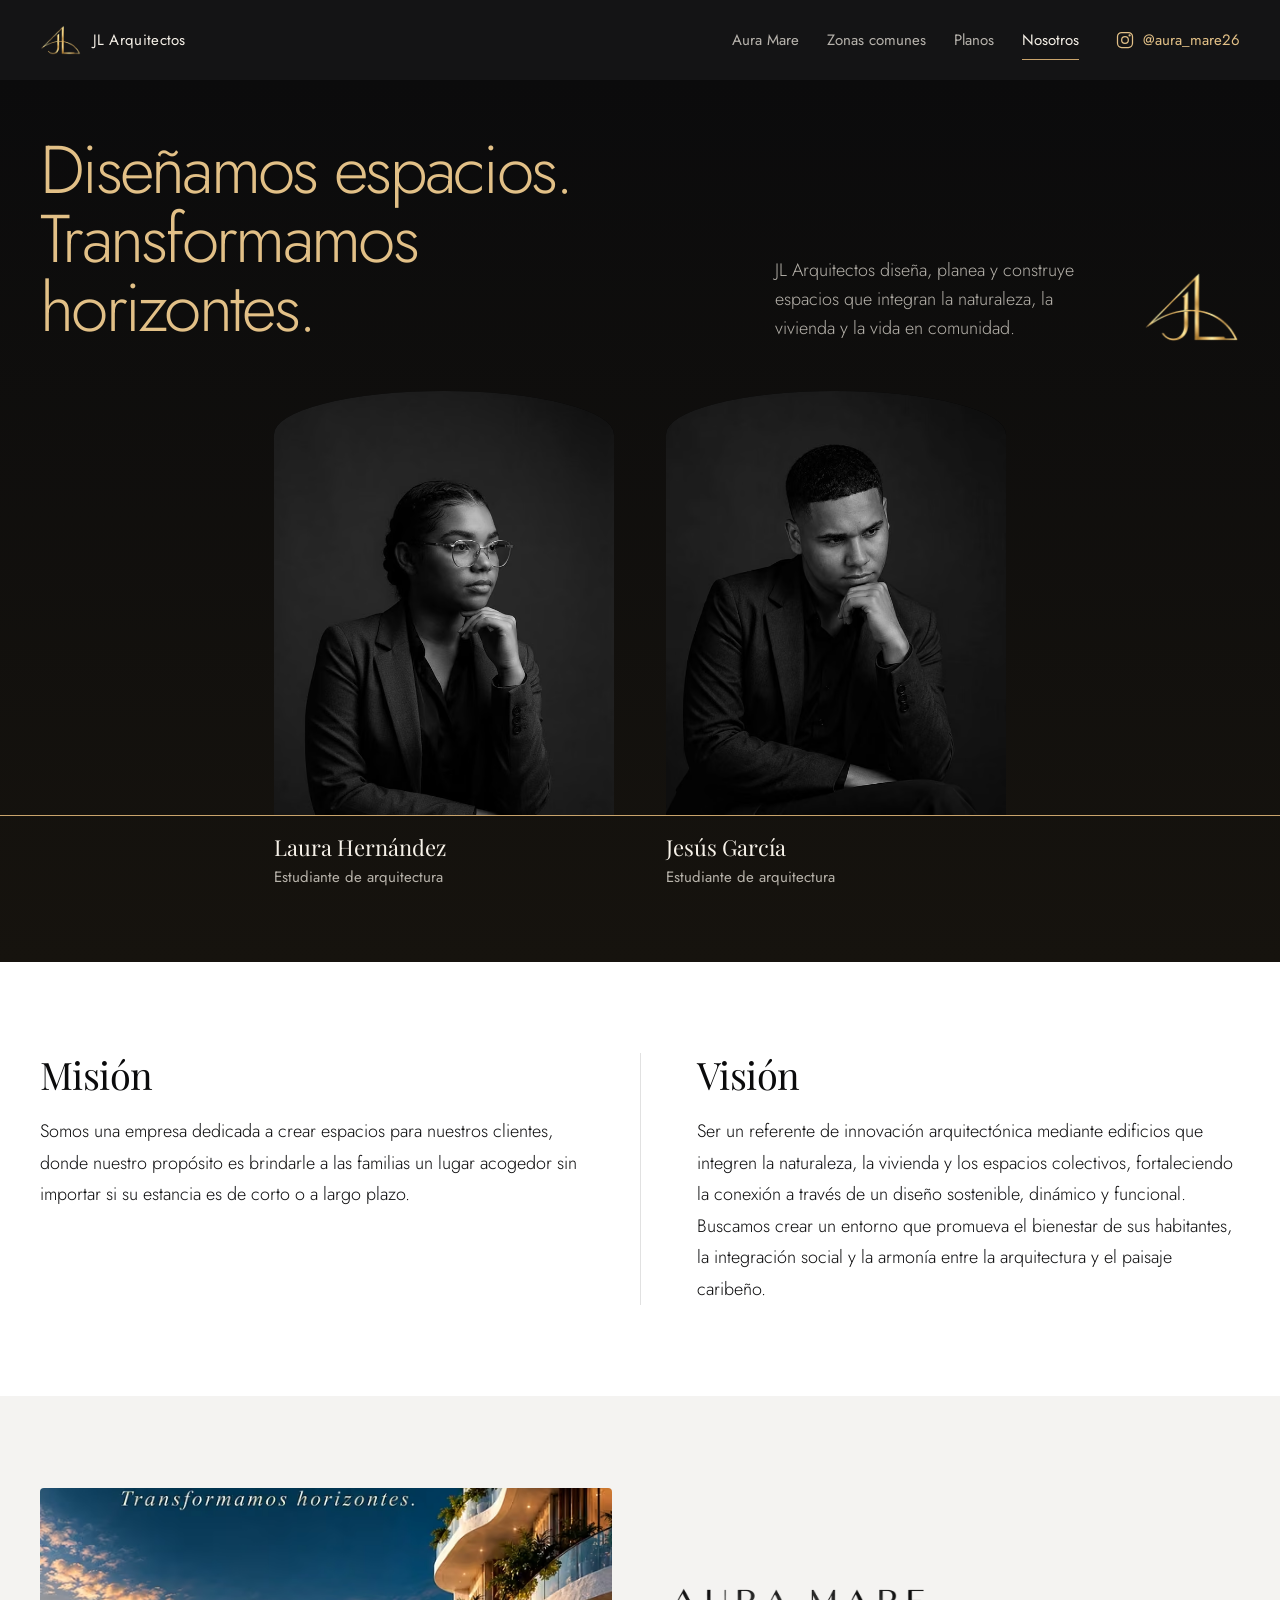
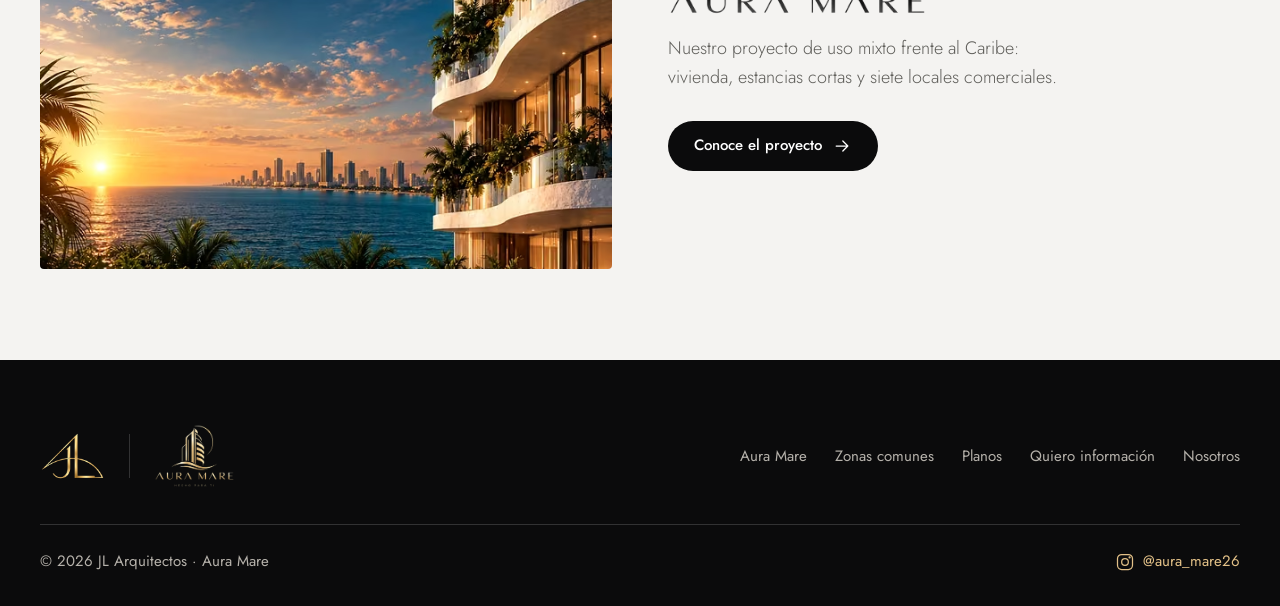
==== nosotros.html @ cd3d23f7 "Sitio de Aura Mare · JL Arquitectos Página del proyecto (index.html) y Nosotros (nosotros.html) en H" ====
<!doctype html>
<html lang="es">
<head>
<meta charset="utf-8">
<meta name="viewport" content="width=device-width, initial-scale=1, viewport-fit=cover">
<meta name="theme-color" content="#0B0B0C">
<title>Nosotros | JL Arquitectos</title>
<meta name="description" content="JL Arquitectos: diseñamos espacios, transformamos horizontes. Conoce al equipo, la misión y la visión.">
<meta property="og:title" content="Aura Mare · JL Arquitectos">
<meta property="og:description" content="JL Arquitectos: diseñamos espacios, transformamos horizontes. Conoce al equipo, la misión y la visión.">
<meta property="og:image" content="assets/img/marca/poster-key-visual-1024.webp">
<meta property="og:type" content="website">
<link rel="icon" href="assets/img/marca/favicon.ico" sizes="any">
<link rel="icon" type="image/png" sizes="32x32" href="assets/img/marca/favicon-32.png">
<link rel="apple-touch-icon" href="assets/img/marca/favicon-180.png">
<link rel="preload" href="assets/fonts/jost-latin-300-normal.woff2" as="font" type="font/woff2" crossorigin>
<link rel="preload" href="assets/fonts/jost-latin-400-normal.woff2" as="font" type="font/woff2" crossorigin>
<link rel="stylesheet" href="css/tokens.css">
<link rel="stylesheet" href="css/styles.css">
<script>document.documentElement.classList.add('js')</script>
<script src="js/main.js" defer></script>
</head>
<body>

<svg width="0" height="0" style="position:absolute" aria-hidden="true">
  <symbol id="i-ig" viewBox="0 0 24 24"><rect x="3" y="3" width="18" height="18" rx="5"/><circle cx="12" cy="12" r="4"/><circle cx="17.5" cy="6.5" r=".6"/></symbol>
  <symbol id="i-arrow" viewBox="0 0 24 24"><path d="M5 12h14M13 6l6 6-6 6"/></symbol>
  <symbol id="i-left" viewBox="0 0 24 24"><path d="m15 5-7 7 7 7"/></symbol>
  <symbol id="i-right" viewBox="0 0 24 24"><path d="m9 5 7 7-7 7"/></symbol>
  <symbol id="i-menu" viewBox="0 0 24 24"><path d="M4 8h16M4 16h16"/></symbol>
  <symbol id="i-close" viewBox="0 0 24 24"><path d="M6 6l12 12M18 6 6 18"/></symbol>
</svg>

<header class="head">
  <div class="wrap">
    <a class="firm" href="index.html"><img src="assets/img/marca/logo-jl-arquitectos-dorado-400.webp" alt="" width="400" height="296">JL Arquitectos</a>
    <nav class="nav" aria-label="Principal">
      <a href="index.html">Aura Mare</a>
      <a href="index.html#zonas">Zonas comunes</a>
      <a href="index.html#plantas">Planos</a>
      <a href="nosotros.html" aria-current="page">Nosotros</a>
    </nav>
    <a class="ig" href="https://www.instagram.com/aura_mare26" target="_blank" rel="noopener"><svg class="i" aria-hidden="true"><use href="#i-ig"/></svg>@aura_mare26</a>
    <button class="round menu-btn" aria-label="Abrir menú" aria-expanded="false" aria-controls="drawer"><svg class="i" aria-hidden="true"><use href="#i-menu"/></svg></button>
  </div>
</header>

<div class="drawer" id="drawer" aria-hidden="true">
  <div style="display:flex;justify-content:space-between;align-items:center">
    <span class="firm"><img src="assets/img/marca/logo-jl-arquitectos-dorado-400.webp" alt="" width="400" height="296" style="height:28px;width:auto">JL Arquitectos</span>
    <button class="round round-osc" data-close-drawer aria-label="Cerrar menú"><svg class="i" aria-hidden="true"><use href="#i-close"/></svg></button>
  </div>
  <nav aria-label="Menú">
    <a href="index.html">Aura Mare</a>
    <a href="index.html#zonas">Zonas comunes</a>
    <a href="index.html#plantas">Planos</a>
    <a href="index.html#asesoria">Quiero información</a>
    <a href="nosotros.html" aria-current="page">Nosotros</a>
  </nav>
  <a class="ig" href="https://www.instagram.com/aura_mare26" target="_blank" rel="noopener"><svg class="i" aria-hidden="true"><use href="#i-ig"/></svg>@aura_mare26</a>
</div>

<main>
  <section class="about" aria-labelledby="ab-t">
    <div class="wrap about-top">
      <h1 id="ab-t">Diseñamos espacios. Transformamos horizontes.</h1>
      <div class="side">
        <p>JL Arquitectos diseña, planea y construye espacios que integran la naturaleza, la vivienda y la vida en comunidad.</p>
        <img src="assets/img/marca/logo-jl-arquitectos-dorado-400.webp" alt="JL Arquitectos" width="400" height="296">
      </div>
    </div>
    <div class="team">
      <figure><div class="ph">
        <picture>
          <source type="image/avif" srcset="assets/img/equipo/arquitecta-retrato-640.avif 640w, assets/img/equipo/arquitecta-retrato-768.avif 768w" sizes="(max-width: 560px) 50vw, 340px">
          <source type="image/webp" srcset="assets/img/equipo/arquitecta-retrato-640.webp 640w, assets/img/equipo/arquitecta-retrato-768.webp 768w" sizes="(max-width: 560px) 50vw, 340px">
          <img src="assets/img/equipo/arquitecta-retrato.jpg" alt="Retrato de Laura Hernández" width="768" height="1364" loading="lazy" decoding="async">
        </picture>
      </div></figure>
      <figure><div class="ph">
        <picture>
          <source type="image/avif" srcset="assets/img/equipo/arquitecto-retrato-640.avif 640w, assets/img/equipo/arquitecto-retrato-1024.avif 1024w" sizes="(max-width: 560px) 50vw, 340px">
          <source type="image/webp" srcset="assets/img/equipo/arquitecto-retrato-640.webp 640w, assets/img/equipo/arquitecto-retrato-1024.webp 1024w" sizes="(max-width: 560px) 50vw, 340px">
          <img src="assets/img/equipo/arquitecto-retrato.jpg" alt="Retrato de Jesús García" width="1024" height="1536" loading="lazy" decoding="async">
        </picture>
      </div></figure>
      <span class="horizon" aria-hidden="true"></span>
    </div>
    <div class="team-caps">
      <div><h2>Laura Hernández</h2><p>Estudiante de arquitectura</p></div>
      <div><h2>Jesús García</h2><p>Estudiante de arquitectura</p></div>
    </div>
  </section>

  <section class="mv" aria-label="Misión y visión">
    <div class="wrap">
      <article>
        <h2 class="h2">Misión</h2>
        <p>Somos una empresa dedicada a crear espacios para nuestros clientes, donde nuestro propósito es brindarle a las familias un lugar acogedor sin importar si su estancia es de corto o a largo plazo.</p>
      </article>
      <article>
        <h2 class="h2">Visión</h2>
        <p>Ser un referente de innovación arquitectónica mediante edificios que integren la naturaleza, la vivienda y los espacios colectivos, fortaleciendo la conexión a través de un diseño sostenible, dinámico y funcional. Buscamos crear un entorno que promueva el bienestar de sus habitantes, la integración social y la armonía entre la arquitectura y el paisaje caribeño.</p>
      </article>
    </div>
  </section>

  <section class="back" aria-labelledby="bk-t">
    <div class="wrap">
      <div class="ph">
        <picture>
          <source type="image/avif" srcset="assets/img/marca/poster-key-visual-640.avif 640w, assets/img/marca/poster-key-visual-1024.avif 1024w" sizes="(max-width: 900px) 100vw, 580px">
          <source type="image/webp" srcset="assets/img/marca/poster-key-visual-640.webp 640w, assets/img/marca/poster-key-visual-1024.webp 1024w" sizes="(max-width: 900px) 100vw, 580px">
          <img src="assets/img/marca/poster-key-visual.jpg" alt="Torre de balcones curvos frente al mar al atardecer" width="1024" height="1536" loading="lazy" decoding="async">
        </picture>
      </div>
      <div>
        <h2 class="sr-only" id="bk-t">Aura Mare</h2>
        <img class="logo" src="assets/img/marca/logo-aura-mare-nombre-negro-640.webp" alt="Aura Mare" width="640" height="74" loading="lazy" decoding="async">
        <p>Nuestro proyecto de uso mixto frente al Caribe: vivienda, estancias cortas y siete locales comerciales.</p>
        <a class="btn btn-negro" href="index.html">Conoce el proyecto <svg class="i" aria-hidden="true"><use href="#i-arrow"/></svg></a>
      </div>
    </div>
  </section>
</main>

<footer class="foot">
  <div class="wrap">
    <div class="foot-top">
      <div class="sign">
        <img src="assets/img/marca/logo-jl-arquitectos-dorado-400.webp" alt="JL Arquitectos" width="400" height="296" loading="lazy" decoding="async" style="height:48px;width:auto">
        <span aria-hidden="true"></span>
        <img src="assets/img/marca/logo-aura-mare-completo-dorado-800.webp" alt="Aura Mare" width="800" height="630" loading="lazy" decoding="async" style="height:64px;width:auto">
      </div>
      <nav class="foot-nav" aria-label="Pie de página">
        <a href="index.html">Aura Mare</a>
        <a href="index.html#zonas">Zonas comunes</a>
        <a href="index.html#plantas">Planos</a>
        <a href="index.html#asesoria">Quiero información</a>
        <a href="nosotros.html" aria-current="page">Nosotros</a>
      </nav>
    </div>
    <div class="foot-bottom">
      <span>© 2026 JL Arquitectos · Aura Mare</span>
      <a class="ig" href="https://www.instagram.com/aura_mare26" target="_blank" rel="noopener"><svg class="i" aria-hidden="true"><use href="#i-ig"/></svg>@aura_mare26</a>
    </div>
  </div>
</footer>
</body>
</html>
---- css/tokens.css ----
/* ==========================================================================
   AURA MARE · JL Arquitectos — Design tokens v3.0
   Dirección "Noche arriba": primera pantalla negra con dorado, cuerpo claro.
   Paleta de la empresa: negro y dorado. Ningún color, fuente, duración o
   curva se declara fuera de este archivo.
   ========================================================================== */

/* ---------- Fuentes (self-hosted, SIL OFL) ---------- */
@font-face { font-family: "Playfair Display"; src: url("../assets/fonts/playfair-display-latin-400-normal.woff2") format("woff2"); font-weight: 400; font-style: normal; font-display: swap; }
@font-face { font-family: "Playfair Display"; src: url("../assets/fonts/playfair-display-latin-500-normal.woff2") format("woff2"); font-weight: 500; font-style: normal; font-display: swap; }
@font-face { font-family: "Jost"; src: url("../assets/fonts/jost-latin-300-normal.woff2") format("woff2"); font-weight: 300; font-style: normal; font-display: swap; }
@font-face { font-family: "Jost"; src: url("../assets/fonts/jost-latin-400-normal.woff2") format("woff2"); font-weight: 400; font-style: normal; font-display: swap; }
@font-face { font-family: "Jost"; src: url("../assets/fonts/jost-latin-500-normal.woff2") format("woff2"); font-weight: 500; font-style: normal; font-display: swap; }

:root {
  /* ---------- Paleta ---------- */
  --negro:         #0B0B0C; /* Header, hero, pie, texto principal (19:1 sobre blanco) */
  --negro-calido:  #16130E; /* Final del degradado del hero */
  --negro-hover:   #2A2A2C; /* Hover de botones negros */
  --dorado:        #C9A46C; /* Línea del horizonte, botón sobre negro, logos. NUNCA texto sobre blanco (2.1:1) */
  --dorado-claro:  #E2C087; /* Texto dorado sobre negro (11:1), hover del botón dorado */
  --marfil:        #F6F1E8; /* Texto sobre negro */
  --marfil-suave:  rgba(246, 241, 232, 0.72); /* Texto secundario sobre negro */
  --blanco:        #FFFFFF; /* Fondo del cuerpo */
  --piedra:        #F4F3F1; /* Secciones alternas y campos de formulario */
  --gris:          #5F5E5A; /* Texto secundario sobre blanco (6.4:1) */
  --linea:         rgba(11, 11, 12, 0.12);   /* Bordes y divisores sobre claro */
  --linea-osc:     rgba(255, 255, 255, 0.16); /* Bordes y divisores sobre negro */

  /* ---------- Tipografía ---------- */
  --sans:  "Jost", "Helvetica Neue", Arial, sans-serif;          /* Título del hero, textos, interfaz */
  --serif: "Playfair Display", "Times New Roman", serif;         /* Títulos de sección, nombres */
  --fs-hero:  clamp(3rem, 1.6rem + 4.6vw, 6rem);       /* h1: Jost 300, -0.04em */
  --fs-h2:    clamp(1.75rem, 1.25rem + 1.4vw, 2.5rem); /* Playfair 400, -0.015em */
  --fs-h3:    1.375rem;                                /* Playfair 400 */
  --fs-lead:  1.125rem;                                /* Jost 300 */
  --fs-body:  1.0625rem;                               /* Jost 400, 17px */
  --fs-small: 0.9375rem;                               /* Jost 400, 15px */

  /* ---------- Layout ---------- */
  --container: 1240px;
  --gutter: max(20px, env(safe-area-inset-left, 0px));
  --header-h: 80px;
  --aside-w: 360px;                       /* columna lateral fija (ficha + formulario) */
  --section-y: clamp(64px, 4vw + 40px, 96px);
  --arch-w: clamp(240px, 24vw, 320px);
  --card-w: clamp(220px, 20vw, 280px);

  /* ---------- Formas ---------- */
  --radius-arch: 999px 999px 0 0 / 60% 60% 0 0;
  --radius-photo: 4px;
  --radius-panel: 8px;
  --radius-pill: 999px;

  /* ---------- Movimiento (Emil Kowalski) ---------- */
  --ease-out:    cubic-bezier(0.23, 1, 0.32, 1);
  --ease-in-out: cubic-bezier(0.77, 0, 0.175, 1);
  --dur-press: 160ms;
  --dur-hover: 150ms;
  --dur-ui: 220ms;
}
---- css/styles.css ----
/* ==========================================================================
   AURA MARE · JL Arquitectos — Estilos del sitio
   Trasladado de entregables/02-mockup/mockup.src.html (sin las vistas del mockup).
   Todos los valores de color, fuente, curva y duración vienen de tokens.css.
   ========================================================================== */

/* =============== Base =============== */
*,*::before,*::after{box-sizing:border-box}
html{-webkit-tap-highlight-color:transparent;-webkit-text-size-adjust:100%;scroll-padding-top:calc(var(--header-h) + 16px)}
body{margin:0;overflow-x:clip;background:var(--blanco);color:var(--negro);font:400 var(--fs-body)/1.65 var(--sans);-webkit-font-smoothing:antialiased}
img,video{display:block;max-width:100%}
picture{display:contents}
a{color:inherit;text-decoration:none}
button{font:inherit;color:inherit;background:none;border:0;padding:0;cursor:pointer}
a,button{touch-action:manipulation}
button,.btn{user-select:none;-webkit-user-select:none}
input,select,textarea{font:400 16px/1.4 var(--sans)}
p{margin:0}
h1,h2,h3{margin:0;font-weight:400;text-wrap:balance}
:focus-visible{outline:2px solid var(--dorado);outline-offset:3px}
.sr-only{position:absolute;width:1px;height:1px;overflow:hidden;clip:rect(0 0 0 0);white-space:nowrap}
.wrap{max-width:var(--container);margin:0 auto;padding-left:var(--gutter);padding-right:max(20px,env(safe-area-inset-right,0px))}
.h2{font:400 var(--fs-h2)/1.14 var(--serif);letter-spacing:-.015em}
.h3{font:400 var(--fs-h3)/1.25 var(--serif)}
.muted{color:var(--gris)}
svg.i{width:20px;height:20px;fill:none;stroke:currentColor;stroke-width:1.5;stroke-linecap:round;stroke-linejoin:round;flex-shrink:0}

/* Botones */
.btn{display:inline-flex;align-items:center;justify-content:center;gap:10px;height:50px;padding:0 26px;border-radius:var(--radius-pill);font:500 15px/1 var(--sans);white-space:nowrap;transition:transform var(--dur-press) var(--ease-out),background-color var(--dur-hover) ease,box-shadow var(--dur-hover) ease,color var(--dur-hover) ease}
.btn:active{transform:scale(.97)}
.btn-oro{background:var(--dorado);color:var(--negro)}
.btn-negro{background:var(--negro);color:var(--blanco)}
.btn-linea-osc{color:var(--marfil);box-shadow:inset 0 0 0 1px var(--linea-osc)}
.btn-linea{color:var(--negro);box-shadow:inset 0 0 0 1px var(--linea)}
.round{width:44px;height:44px;border-radius:50%;display:grid;place-items:center;transition:transform var(--dur-press) var(--ease-out),background-color var(--dur-hover) ease,box-shadow var(--dur-hover) ease}
.round:active{transform:scale(.94)}
.round-osc{color:var(--dorado-claro);box-shadow:inset 0 0 0 1px var(--linea-osc)}
.round-glass{color:var(--marfil);background:rgba(11,11,12,.55);-webkit-backdrop-filter:blur(8px);backdrop-filter:blur(8px)}
.round-claro{color:var(--negro);box-shadow:inset 0 0 0 1px var(--linea)}
@media (hover:hover) and (pointer:fine){
  .btn-oro:hover{background:var(--dorado-claro)}
  .btn-negro:hover{background:var(--negro-hover)}
  .btn-linea-osc:hover,.round-osc:hover{box-shadow:inset 0 0 0 1px var(--dorado)}
  .btn-linea:hover,.round-claro:hover{box-shadow:inset 0 0 0 1px var(--negro)}
  .round-glass:hover{background:rgba(11,11,12,.75)}
  .nav a:hover{color:var(--marfil)}
  .mtab:hover,.ptab:hover{color:var(--negro)}
  .thumb:hover img{opacity:1}
  .foot a:hover{color:var(--dorado-claro)}
}

/* =============== Header (negro, material translúcido) =============== */
.head{position:sticky;top:0;z-index:50;background:rgba(11,11,12,.96);-webkit-backdrop-filter:blur(16px) saturate(140%);backdrop-filter:blur(16px) saturate(140%);color:var(--marfil);padding-top:env(safe-area-inset-top,0px)}
.head .wrap{height:var(--header-h);display:flex;align-items:center;gap:36px}
.firm{display:flex;align-items:center;gap:12px;font-size:15px;letter-spacing:.02em}
.firm img{height:30px;width:auto}
.nav{display:flex;gap:28px;margin-left:auto;font-size:15px;color:var(--marfil-suave)}
.nav a{padding:8px 0;transition:color var(--dur-hover) ease}
.nav a[aria-current="page"]{color:var(--marfil);box-shadow:inset 0 -1px 0 var(--dorado)}
.ig{display:inline-flex;align-items:center;gap:8px;font-size:15px}
.head .ig{color:var(--dorado-claro)}
.menu-btn{display:none;margin-left:auto;color:var(--marfil)}
.drawer{position:fixed;inset:0;z-index:70;background:var(--negro);color:var(--marfil);display:flex;flex-direction:column;padding:calc(env(safe-area-inset-top,0px) + 18px) var(--gutter) calc(env(safe-area-inset-bottom,0px) + 28px);transform:translateX(100%);visibility:hidden;transition:transform 320ms var(--ease-out),visibility 0s linear 320ms}
.drawer.is-open{transform:none;visibility:visible;transition:transform 320ms var(--ease-out),visibility 0s}
.drawer nav{display:flex;flex-direction:column;margin-top:48px}
.drawer nav a{font:300 2rem/1.2 var(--sans);letter-spacing:-.02em;padding:14px 0;border-bottom:1px solid var(--linea-osc)}
.drawer .ig{margin-top:auto;color:var(--dorado-claro)}

/* =============== Hero (Noche arriba + horizonte) =============== */
.hero{background:linear-gradient(180deg,var(--negro) 0%,var(--negro-calido) 100%);color:var(--marfil);overflow:hidden}
.hero-top{padding-top:44px;padding-bottom:36px;display:flex;justify-content:space-between;align-items:flex-end;gap:48px;flex-wrap:wrap}
.project-logo{height:30px;width:auto;margin-bottom:22px}
.hero h1{font:300 var(--fs-hero)/1 var(--sans);letter-spacing:-.04em;color:var(--dorado-claro)}
.hero-side p{font-size:var(--fs-lead);font-weight:300;line-height:1.6;color:var(--marfil-suave);max-width:36ch}
.ctas{display:flex;gap:12px;flex-wrap:wrap;margin-top:24px}
.band,.caps{display:grid;grid-template-columns:var(--arch-w) 1fr;gap:32px;padding-left:max(20px,calc((100vw - var(--container))/2 + 20px))}
.band{position:relative;align-items:end}
.arch{aspect-ratio:7/9;border-radius:var(--radius-arch);overflow:hidden;position:relative;z-index:1}
.arch img,.card img{width:100%;height:100%;object-fit:cover}
.horizon{position:absolute;left:0;right:0;bottom:0;height:1px;background:var(--dorado);transform-origin:left;z-index:2}
.strip{display:flex;gap:20px;overflow-x:auto;scroll-snap-type:x mandatory;scrollbar-width:none;overscroll-behavior-x:contain;align-items:flex-end;padding-right:max(20px,env(safe-area-inset-right,0px))}
.strip::-webkit-scrollbar{display:none}
.card{flex:0 0 var(--card-w);scroll-snap-align:start;margin:0}
.card .ph{aspect-ratio:4/5;overflow:hidden;border-radius:var(--radius-photo) var(--radius-photo) 0 0}
.card:nth-child(even) .ph{aspect-ratio:1/1}
.caps .lbl{padding-top:16px;font-size:var(--fs-small);color:var(--marfil-suave)}
.capstrip{display:flex;gap:20px;overflow:hidden;padding-top:16px}
.capstrip div{flex:0 0 var(--card-w);font-size:var(--fs-small);color:var(--marfil-suave)}
.capstrip b{display:block;font-weight:500;color:var(--marfil)}
.strip-nav{display:flex;gap:8px;justify-content:flex-end;padding-top:24px;padding-bottom:48px}
@keyframes draw{from{transform:scaleX(0)}to{transform:scaleX(1)}}
@keyframes up{from{opacity:0;transform:translateY(24px)}to{opacity:1;transform:none}}
@keyframes fade{from{opacity:0}to{opacity:1}}
.js .hero .horizon{animation:draw 900ms var(--ease-in-out) both}
.js .hero .arch{animation:up 700ms var(--ease-out) 300ms both}
.js .hero .strip{animation:fade 500ms ease 520ms both}

/* =============== Cuerpo del proyecto: 2 columnas (patrón Amarilo) =============== */
.project{padding-top:56px;padding-bottom:var(--section-y)}
.project .wrap{display:grid;grid-template-columns:minmax(0,1fr) var(--aside-w);gap:56px;align-items:start}
.main>section{padding-top:var(--section-y)}
.main>section:first-child{padding-top:0}

/* Visor de medios con pestañas (patrón Marval) */
.mtabs{display:flex;gap:28px;border-bottom:1px solid var(--linea);margin-bottom:20px}
.mtab,.ptab{padding:12px 0;font-size:16px;color:var(--gris);box-shadow:inset 0 -2px 0 transparent;transition:color var(--dur-hover) ease}
.mtab[aria-selected="true"],.ptab[aria-selected="true"]{color:var(--negro);box-shadow:inset 0 -2px 0 var(--negro)}
.mtab .n{color:var(--gris);font-variant-numeric:tabular-nums;margin-left:6px}
.viewer{position:relative;border-radius:var(--radius-panel);overflow:hidden;background:var(--negro)}
.track{display:flex;overflow-x:auto;scroll-snap-type:x mandatory;scrollbar-width:none;overscroll-behavior-x:contain}
.track::-webkit-scrollbar{display:none}
.slide{flex:0 0 100%;scroll-snap-align:center;aspect-ratio:16/10;position:relative;margin:0}
.slide img{width:100%;height:100%;object-fit:cover}
.slide figcaption{position:absolute;left:0;right:0;bottom:0;padding:72px 24px 20px;background:linear-gradient(to top,rgba(11,11,12,.7),rgba(11,11,12,0));color:var(--marfil);font-size:var(--fs-small);pointer-events:none}
.viewer-ui{position:absolute;right:16px;bottom:14px;display:flex;align-items:center;gap:8px}
.counter{font-size:var(--fs-small);color:var(--marfil);font-variant-numeric:tabular-nums;margin-right:6px}
.thumbs{display:flex;gap:10px;margin-top:12px;overflow-x:auto;scrollbar-width:none}
.thumbs::-webkit-scrollbar{display:none}
.thumb{flex:0 0 104px;aspect-ratio:16/10;border-radius:var(--radius-photo);overflow:hidden;position:relative}
.thumb img{width:100%;height:100%;object-fit:cover;opacity:.55;transition:opacity var(--dur-hover) ease}
.thumb[aria-current="true"] img{opacity:1}
.thumb[aria-current="true"]::after{content:"";position:absolute;inset:0;border-radius:inherit;box-shadow:inset 0 0 0 2px var(--negro)}
.mpanel[hidden]{display:none}
.vframe{position:relative;aspect-ratio:16/10;border-radius:var(--radius-panel);overflow:hidden;background:var(--negro)}
.vframe img,.vframe video{width:100%;height:100%;object-fit:cover}
.play{position:absolute;inset:0;display:grid;place-items:center}
.play span{display:flex;align-items:center;gap:12px;height:54px;padding:0 24px 0 18px;border-radius:var(--radius-pill);background:var(--dorado);color:var(--negro);font:500 15px/1 var(--sans);transition:transform var(--dur-press) var(--ease-out)}
.play:active span{transform:scale(.97)}
.play svg{width:18px;height:18px;fill:currentColor}

/* Descripción */
.desc p{margin-top:16px;max-width:62ch;color:var(--gris)}
.desc .h2{max-width:20ch}

/* Zonas comunes (patrón Marval: íconos) */
.zonas ul{list-style:none;padding:0;margin:28px 0 0;display:grid;grid-template-columns:repeat(4,1fr);border-top:1px solid var(--linea);border-left:1px solid var(--linea)}
.zonas li{display:flex;flex-direction:column;gap:12px;padding:20px 16px;border-right:1px solid var(--linea);border-bottom:1px solid var(--linea);font-size:var(--fs-small)}
.zonas svg.i{width:28px;height:28px;stroke-width:1.3}

/* Comercio */
.comercio .grid{display:grid;grid-template-columns:1fr 1fr;gap:32px;align-items:start;margin-top:24px}
.comercio .ph{aspect-ratio:4/3;overflow:hidden;border-radius:var(--radius-photo)}
.comercio .ph img{width:100%;height:100%;object-fit:cover}
.locales{list-style:none;padding:0;margin:0}
.locales li{display:flex;justify-content:space-between;gap:16px;padding:11px 0;border-bottom:1px solid var(--linea);font-size:var(--fs-small)}
.locales li:first-child{border-top:1px solid var(--linea)}
.locales li span:last-child{color:var(--gris)}

/* Plantas (patrón “tipologías” de Marval) */
.ptabs{display:flex;gap:28px;border-bottom:1px solid var(--linea);margin:24px 0 20px;overflow-x:auto;scrollbar-width:none}
.ptab{white-space:nowrap}
.ppanel{display:grid;grid-template-columns:3fr 2fr;gap:28px;align-items:start;border:1px solid var(--linea);border-radius:var(--radius-panel);padding:20px}
.ppanel[hidden]{display:none}
.ppanel>button{cursor:zoom-in;display:block}
.ppanel img{width:100%;height:auto}
.ppanel dl{display:grid;grid-template-columns:auto 1fr;gap:8px 16px;margin:12px 0 0;font-size:var(--fs-small)}
.ppanel dt{color:var(--gris)}
.ppanel dd{margin:0;font-variant-numeric:tabular-nums}
.ppanel ul{list-style:none;padding:0;margin:16px 0 20px}
.ppanel li{padding:8px 0;border-top:1px solid var(--linea);font-size:var(--fs-small)}

/* Firma del estudio */
.estudio{display:flex;align-items:center;gap:24px;padding:28px;border-radius:var(--radius-panel);background:var(--negro);color:var(--marfil)}
.estudio img{height:56px;width:auto;flex-shrink:0}
.estudio p{color:var(--marfil-suave);font-size:var(--fs-small);margin-top:4px}
.estudio a.btn{margin-left:auto}

/* Columna lateral fija: ficha + formulario (patrón Amarilo) */
.aside{position:sticky;top:calc(var(--header-h) + 24px);max-height:calc(100svh - var(--header-h) - 48px);overflow-y:auto;overscroll-behavior:contain;scrollbar-width:thin;border-radius:var(--radius-panel)}
.sheet{border:1px solid var(--linea);border-radius:var(--radius-panel);padding:24px;background:var(--blanco)}
.status{display:inline-flex;align-items:center;height:28px;padding:0 12px;border-radius:var(--radius-pill);background:var(--negro);color:var(--dorado-claro);font-size:13px}
.sheet .h3{margin-top:14px;font-size:1.75rem}
.sheet .by{font-size:var(--fs-small);color:var(--gris)}
.ficha{display:grid;grid-template-columns:1fr auto;margin:20px 0 0;font-size:var(--fs-small)}
.ficha dt,.ficha dd{padding:8px 0;border-top:1px solid var(--linea)}
.ficha dt{color:var(--gris)}
.ficha dd{margin:0;text-align:right;font-variant-numeric:tabular-nums}
.sheet form{display:grid;gap:12px;margin-top:24px;padding-top:24px;border-top:1px solid var(--negro)}
.sheet form .h3{margin:0;font-size:1.25rem}
.field{display:flex;flex-direction:column;gap:6px}
.field label{font-size:14px;color:var(--gris)}
.field input,.field select{height:44px;padding:0 14px;border:0;border-radius:6px;background:var(--piedra);color:var(--negro);box-shadow:inset 0 0 0 1px transparent;transition:box-shadow var(--dur-hover) ease}
.field input:focus,.field select:focus{outline:0;box-shadow:inset 0 0 0 2px var(--negro)}
.check{display:flex;gap:10px;align-items:flex-start;font-size:14px;color:var(--gris)}
.check input{width:18px;height:18px;margin:2px 0 0;accent-color:var(--negro);flex-shrink:0}
.sheet .btn{width:100%}
.form-note{font-size:14px;color:var(--negro);min-height:1.4em}
.sheet .ig{margin-top:16px;color:var(--negro)}

/* Barra móvil “Quiero información” (patrón de botones flotantes de Marval) */
.mbar{display:none}

/* =============== Footer =============== */
.foot{background:var(--negro);color:var(--marfil-suave);font-size:var(--fs-small)}
.foot .wrap{padding-top:64px;padding-bottom:calc(32px + env(safe-area-inset-bottom,0px))}
.foot-top{display:flex;justify-content:space-between;align-items:center;gap:32px;flex-wrap:wrap;padding-bottom:36px;border-bottom:1px solid var(--linea-osc)}
.sign{display:flex;align-items:center;gap:24px}
.sign span{width:1px;height:44px;background:var(--linea-osc)}
.foot-nav{display:flex;gap:28px;flex-wrap:wrap}
.foot a{transition:color var(--dur-hover) ease}
.foot-bottom{display:flex;justify-content:space-between;gap:16px;flex-wrap:wrap;padding-top:24px}
.foot .ig{color:var(--dorado-claro)}

/* =============== Lightbox =============== */
.lightbox{position:fixed;inset:0;z-index:100;background:rgba(11,11,12,.96);color:var(--marfil);display:grid;grid-template-rows:auto 1fr auto;opacity:0;visibility:hidden;transition:opacity 150ms ease,visibility 0s linear 150ms}
.lightbox.is-open{opacity:1;visibility:visible;transition:opacity var(--dur-ui) var(--ease-out),visibility 0s}
.lb-top,.lb-bottom{display:flex;justify-content:space-between;align-items:center;gap:12px;padding:12px var(--gutter)}
.lb-top{padding-top:calc(env(safe-area-inset-top,0px) + 12px)}
.lb-bottom{padding-bottom:calc(env(safe-area-inset-bottom,0px) + 16px)}
.lb-stage{overflow:auto;overscroll-behavior:contain;display:grid;place-items:center;padding:0 var(--gutter)}
.lb-stage img{max-height:calc(100svh - 150px);width:auto;transform:scale(.98);transition:transform var(--dur-ui) var(--ease-out)}
.lightbox.is-open .lb-stage img{transform:none}
.lb-stage.is-plan img{background:#fff}
.lb-stage.is-zoomed{place-items:start}
.lb-stage.is-zoomed img{max-height:none;width:220%;max-width:none}

/* =============== Nosotros =============== */
.about{background:linear-gradient(180deg,var(--negro) 0%,var(--negro-calido) 100%);color:var(--marfil);overflow:hidden}
.about-top{padding-top:56px;padding-bottom:48px;display:flex;justify-content:space-between;align-items:flex-end;gap:48px;flex-wrap:wrap}
.about-top h1{font:300 clamp(2.6rem,1.5rem + 3.4vw,4.8rem)/1.02 var(--sans);letter-spacing:-.04em;color:var(--dorado-claro);max-width:14ch}
.about-top .side{display:flex;align-items:flex-end;gap:28px}
.about-top .side p{font-size:var(--fs-lead);font-weight:300;line-height:1.6;color:var(--marfil-suave);max-width:34ch}
.about-top .side img{height:72px;width:auto}
.team{position:relative;display:flex;justify-content:center;gap:clamp(20px,4vw,56px)}
.team figure{margin:0;width:min(42vw,340px)}
.team .ph{aspect-ratio:4/5;overflow:hidden;border-radius:var(--radius-arch);background:#000}
.team img{width:100%;height:100%;object-fit:cover;object-position:center 32%;filter:grayscale(1)}
.team-caps{display:flex;justify-content:center;gap:clamp(20px,4vw,56px);padding-top:18px;padding-bottom:72px}
.team-caps div{width:min(42vw,340px)}
.team-caps h2{font:400 var(--fs-h3)/1.25 var(--serif);color:var(--marfil)}
.team-caps p{font-size:var(--fs-small);color:var(--marfil-suave);margin-top:4px}
.js .about .horizon{animation:draw 900ms var(--ease-in-out) both}
.mv .wrap{display:grid;grid-template-columns:1fr 1fr;padding-top:var(--section-y);padding-bottom:var(--section-y)}
.mv article{padding-right:56px}
.mv article+article{padding-left:56px;padding-right:0;border-left:1px solid var(--linea)}
.mv p{margin-top:20px;font-size:var(--fs-lead);font-weight:300;line-height:1.75}
.back{background:var(--piedra)}
.back .wrap{display:grid;grid-template-columns:1fr 1fr;gap:56px;align-items:center;padding-top:var(--section-y);padding-bottom:var(--section-y)}
.back .ph{aspect-ratio:3/2;overflow:hidden;border-radius:var(--radius-photo)}
.back .ph img{width:100%;height:100%;object-fit:cover;object-position:center 78%}
.back .logo{height:30px;width:auto}
.back p{margin-top:18px;color:var(--gris);font-size:var(--fs-lead);font-weight:300;max-width:40ch}
.back .btn{margin-top:28px}

/* =============== Responsive =============== */
@media (max-width:1080px){
  .project .wrap{grid-template-columns:minmax(0,1fr)}
  .aside{position:static}
  .mbar{display:flex;position:fixed;left:0;right:0;bottom:0;z-index:60;gap:10px;align-items:center;padding:10px var(--gutter) calc(10px + env(safe-area-inset-bottom,0px));background:rgba(255,255,255,.9);-webkit-backdrop-filter:blur(16px);backdrop-filter:blur(16px);box-shadow:0 -1px 0 var(--linea);transform:translateY(0);transition:transform var(--dur-ui) var(--ease-out)}
  .mbar.is-hidden{transform:translateY(110%)}
  .mbar .btn{flex:1}
}
@media (max-width:900px){
  .nav,.head .ig{display:none}.menu-btn{display:grid}
  .band,.caps{grid-template-columns:1fr;padding-left:var(--gutter)}
  .arch{width:min(78%,320px)}.caps .lbl{display:none}
  .zonas ul{grid-template-columns:repeat(3,1fr)}
  .comercio .grid,.ppanel,.mv .wrap,.back .wrap{grid-template-columns:1fr}
  .mv article,.mv article+article{padding:0;border:0}
  .mv article+article{padding-top:40px;margin-top:40px;border-top:1px solid var(--linea)}
  .estudio{flex-wrap:wrap}.estudio a.btn{margin-left:0}
}
@media (max-width:560px){
  .zonas ul{grid-template-columns:repeat(2,1fr)}
  .slide figcaption{padding:56px 16px 14px}
  .counter{display:none}
  .about-top .side img{display:none}
  .team,.team-caps{gap:12px}
  .team figure,.team-caps div{width:calc(50vw - 26px)}
}
@media (prefers-reduced-motion:reduce){
  .js .hero .horizon,.js .about .horizon{animation:none}
  .js .hero .arch,.js .hero .strip{animation:fade 200ms ease both}
  .drawer,.drawer.is-open,.lightbox,.lightbox.is-open,.lb-stage img,.mbar{transition:none}
}
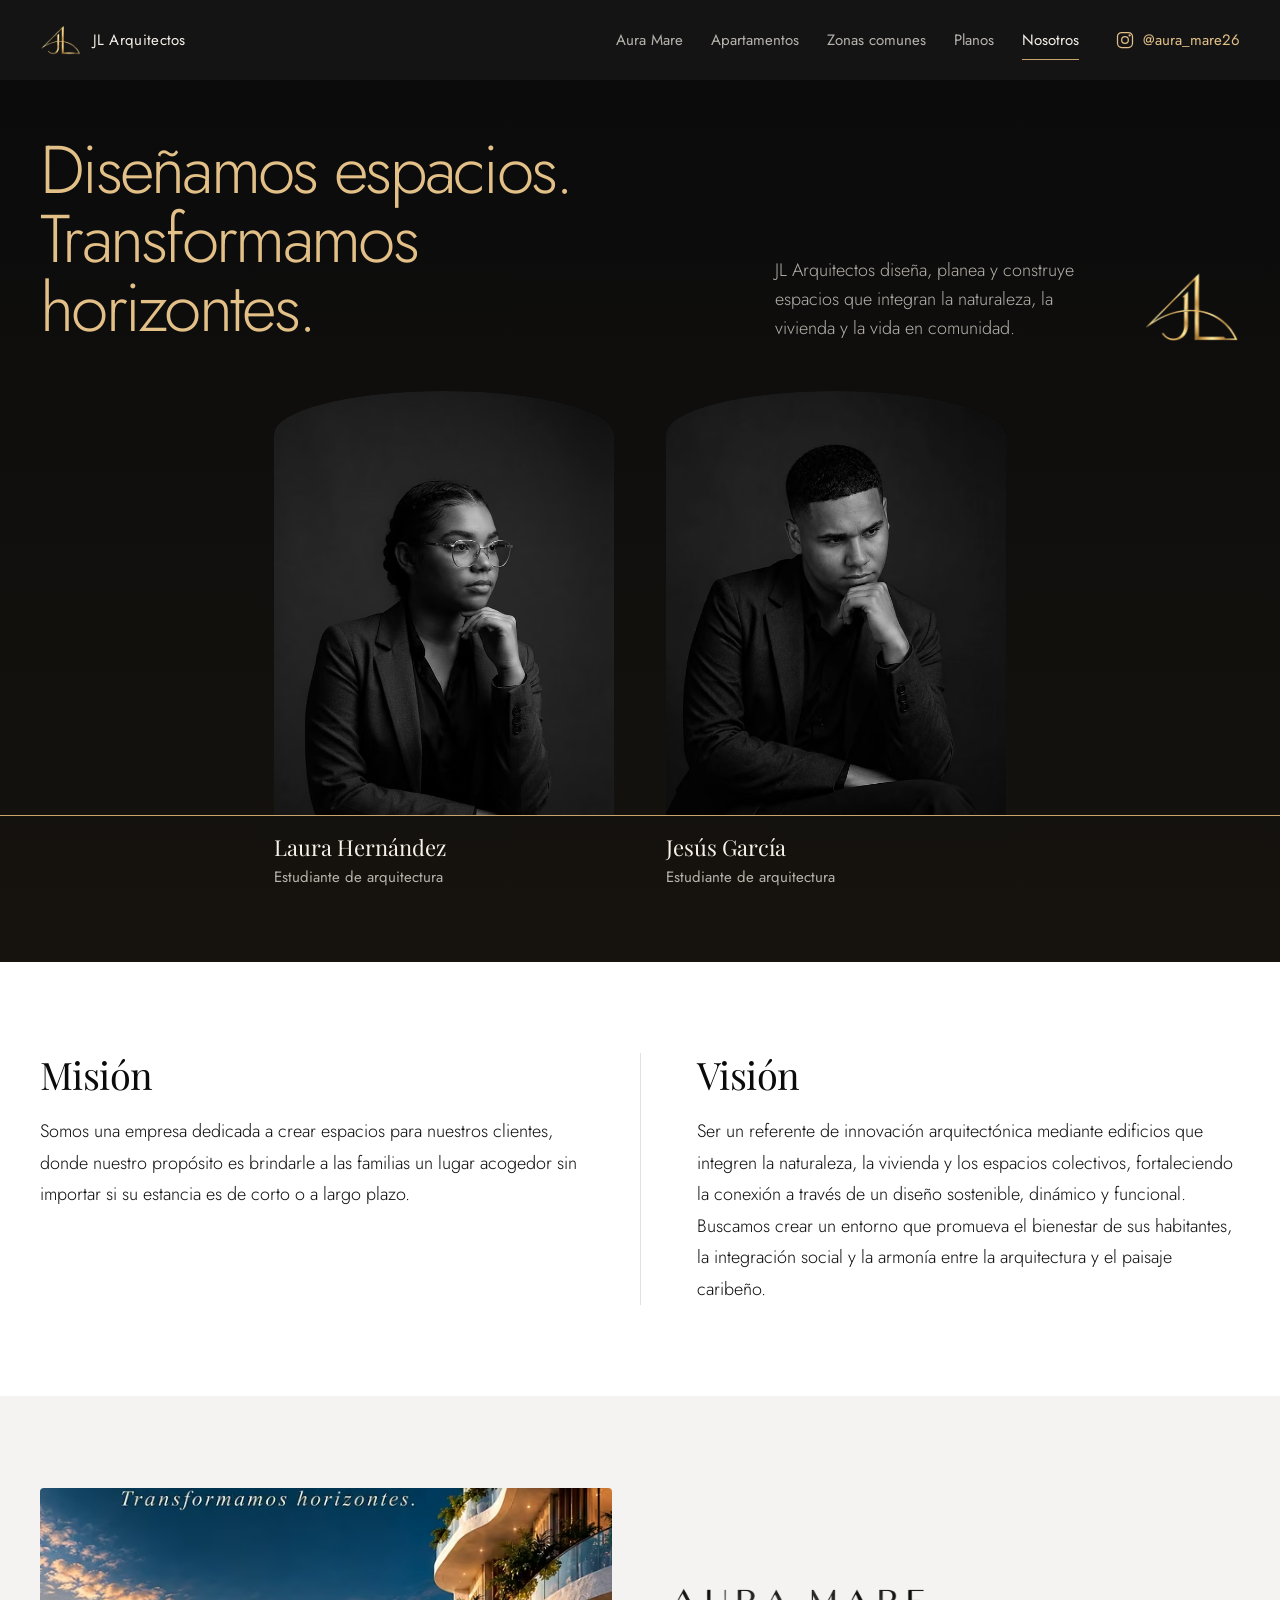
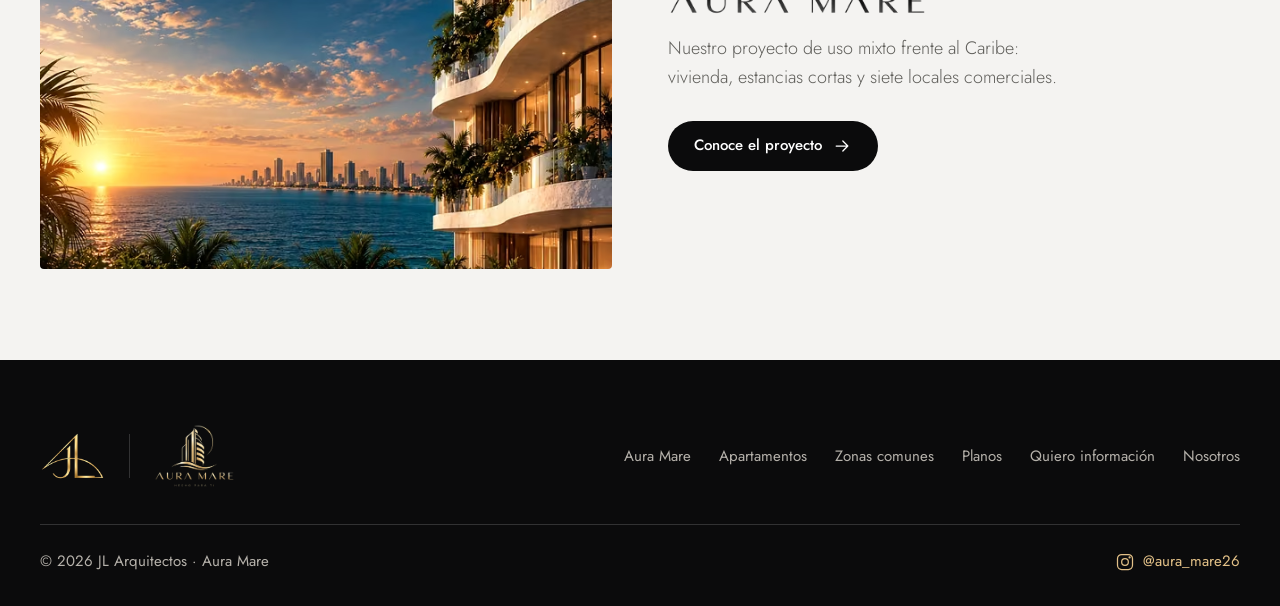
==== commit 1f2ebd39: "Agregar sección Apartamentos y ajustar parqueaderos y ficha - Nueva sección #apartamentos con pestañ" ====
--- a/nosotros.html
+++ b/nosotros.html
@@ -8,7 +8,10 @@
 <meta name="description" content="JL Arquitectos: diseñamos espacios, transformamos horizontes. Conoce al equipo, la misión y la visión.">
 <meta property="og:title" content="Aura Mare · JL Arquitectos">
 <meta property="og:description" content="JL Arquitectos: diseñamos espacios, transformamos horizontes. Conoce al equipo, la misión y la visión.">
-<meta property="og:image" content="assets/img/marca/poster-key-visual-1024.webp">
+<meta property="og:image" content="https://joshertmr.github.io/aura-mare/assets/img/marca/poster-key-visual.jpg">
+<meta property="og:image:width" content="1024">
+<meta property="og:image:height" content="1536">
+<meta property="og:url" content="https://joshertmr.github.io/aura-mare/nosotros.html">
 <meta property="og:type" content="website">
 <link rel="icon" href="assets/img/marca/favicon.ico" sizes="any">
 <link rel="icon" type="image/png" sizes="32x32" href="assets/img/marca/favicon-32.png">
@@ -36,6 +39,7 @@
     <a class="firm" href="index.html"><img src="assets/img/marca/logo-jl-arquitectos-dorado-400.webp" alt="" width="400" height="296">JL Arquitectos</a>
     <nav class="nav" aria-label="Principal">
       <a href="index.html">Aura Mare</a>
+      <a href="index.html#apartamentos">Apartamentos</a>
       <a href="index.html#zonas">Zonas comunes</a>
       <a href="index.html#plantas">Planos</a>
       <a href="nosotros.html" aria-current="page">Nosotros</a>
@@ -52,6 +56,7 @@
   </div>
   <nav aria-label="Menú">
     <a href="index.html">Aura Mare</a>
+    <a href="index.html#apartamentos">Apartamentos</a>
     <a href="index.html#zonas">Zonas comunes</a>
     <a href="index.html#plantas">Planos</a>
     <a href="index.html#asesoria">Quiero información</a>
@@ -134,6 +139,7 @@
       </div>
       <nav class="foot-nav" aria-label="Pie de página">
         <a href="index.html">Aura Mare</a>
+        <a href="index.html#apartamentos">Apartamentos</a>
         <a href="index.html#zonas">Zonas comunes</a>
         <a href="index.html#plantas">Planos</a>
         <a href="index.html#asesoria">Quiero información</a>
--- a/css/styles.css
+++ b/css/styles.css
@@ -44,7 +44,7 @@
   .btn-linea:hover,.round-claro:hover{box-shadow:inset 0 0 0 1px var(--negro)}
   .round-glass:hover{background:rgba(11,11,12,.75)}
   .nav a:hover{color:var(--marfil)}
-  .mtab:hover,.ptab:hover{color:var(--negro)}
+  .mtab:hover,.ptab:hover,.atab:hover{color:var(--negro)}
   .thumb:hover img{opacity:1}
   .foot a:hover{color:var(--dorado-claro)}
 }
@@ -103,8 +103,8 @@
 
 /* Visor de medios con pestañas (patrón Marval) */
 .mtabs{display:flex;gap:28px;border-bottom:1px solid var(--linea);margin-bottom:20px}
-.mtab,.ptab{padding:12px 0;font-size:16px;color:var(--gris);box-shadow:inset 0 -2px 0 transparent;transition:color var(--dur-hover) ease}
-.mtab[aria-selected="true"],.ptab[aria-selected="true"]{color:var(--negro);box-shadow:inset 0 -2px 0 var(--negro)}
+.mtab,.ptab,.atab{padding:12px 0;font-size:16px;color:var(--gris);box-shadow:inset 0 -2px 0 transparent;transition:color var(--dur-hover) ease}
+.mtab[aria-selected="true"],.ptab[aria-selected="true"],.atab[aria-selected="true"]{color:var(--negro);box-shadow:inset 0 -2px 0 var(--negro)}
 .mtab .n{color:var(--gris);font-variant-numeric:tabular-nums;margin-left:6px}
 .viewer{position:relative;border-radius:var(--radius-panel);overflow:hidden;background:var(--negro)}
 .track{display:flex;overflow-x:auto;scroll-snap-type:x mandatory;scrollbar-width:none;overscroll-behavior-x:contain}
@@ -147,8 +147,8 @@
 .locales li span:last-child{color:var(--gris)}
 
 /* Plantas (patrón “tipologías” de Marval) */
-.ptabs{display:flex;gap:28px;border-bottom:1px solid var(--linea);margin:24px 0 20px;overflow-x:auto;scrollbar-width:none}
-.ptab{white-space:nowrap}
+.ptabs,.atabs{display:flex;gap:28px;border-bottom:1px solid var(--linea);margin:24px 0 20px;overflow-x:auto;scrollbar-width:none}
+.ptab,.atab{white-space:nowrap}
 .ppanel{display:grid;grid-template-columns:3fr 2fr;gap:28px;align-items:start;border:1px solid var(--linea);border-radius:var(--radius-panel);padding:20px}
 .ppanel[hidden]{display:none}
 .ppanel>button{cursor:zoom-in;display:block}
@@ -158,6 +158,8 @@
 .ppanel dd{margin:0;font-variant-numeric:tabular-nums}
 .ppanel ul{list-style:none;padding:0;margin:16px 0 20px}
 .ppanel li{padding:8px 0;border-top:1px solid var(--linea);font-size:var(--fs-small)}
+.apto-intro{margin-top:12px;color:var(--gris);max-width:62ch}
+.apartamentos .ppanel{margin-top:24px}
 
 /* Firma del estudio */
 .estudio{display:flex;align-items:center;gap:24px;padding:28px;border-radius:var(--radius-panel);background:var(--negro);color:var(--marfil)}
@@ -245,7 +247,7 @@
 /* =============== Responsive =============== */
 @media (max-width:1080px){
   .project .wrap{grid-template-columns:minmax(0,1fr)}
-  .aside{position:static}
+  .aside{position:static;max-height:none;overflow:visible}
   .mbar{display:flex;position:fixed;left:0;right:0;bottom:0;z-index:60;gap:10px;align-items:center;padding:10px var(--gutter) calc(10px + env(safe-area-inset-bottom,0px));background:rgba(255,255,255,.9);-webkit-backdrop-filter:blur(16px);backdrop-filter:blur(16px);box-shadow:0 -1px 0 var(--linea);transform:translateY(0);transition:transform var(--dur-ui) var(--ease-out)}
   .mbar.is-hidden{transform:translateY(110%)}
   .mbar .btn{flex:1}
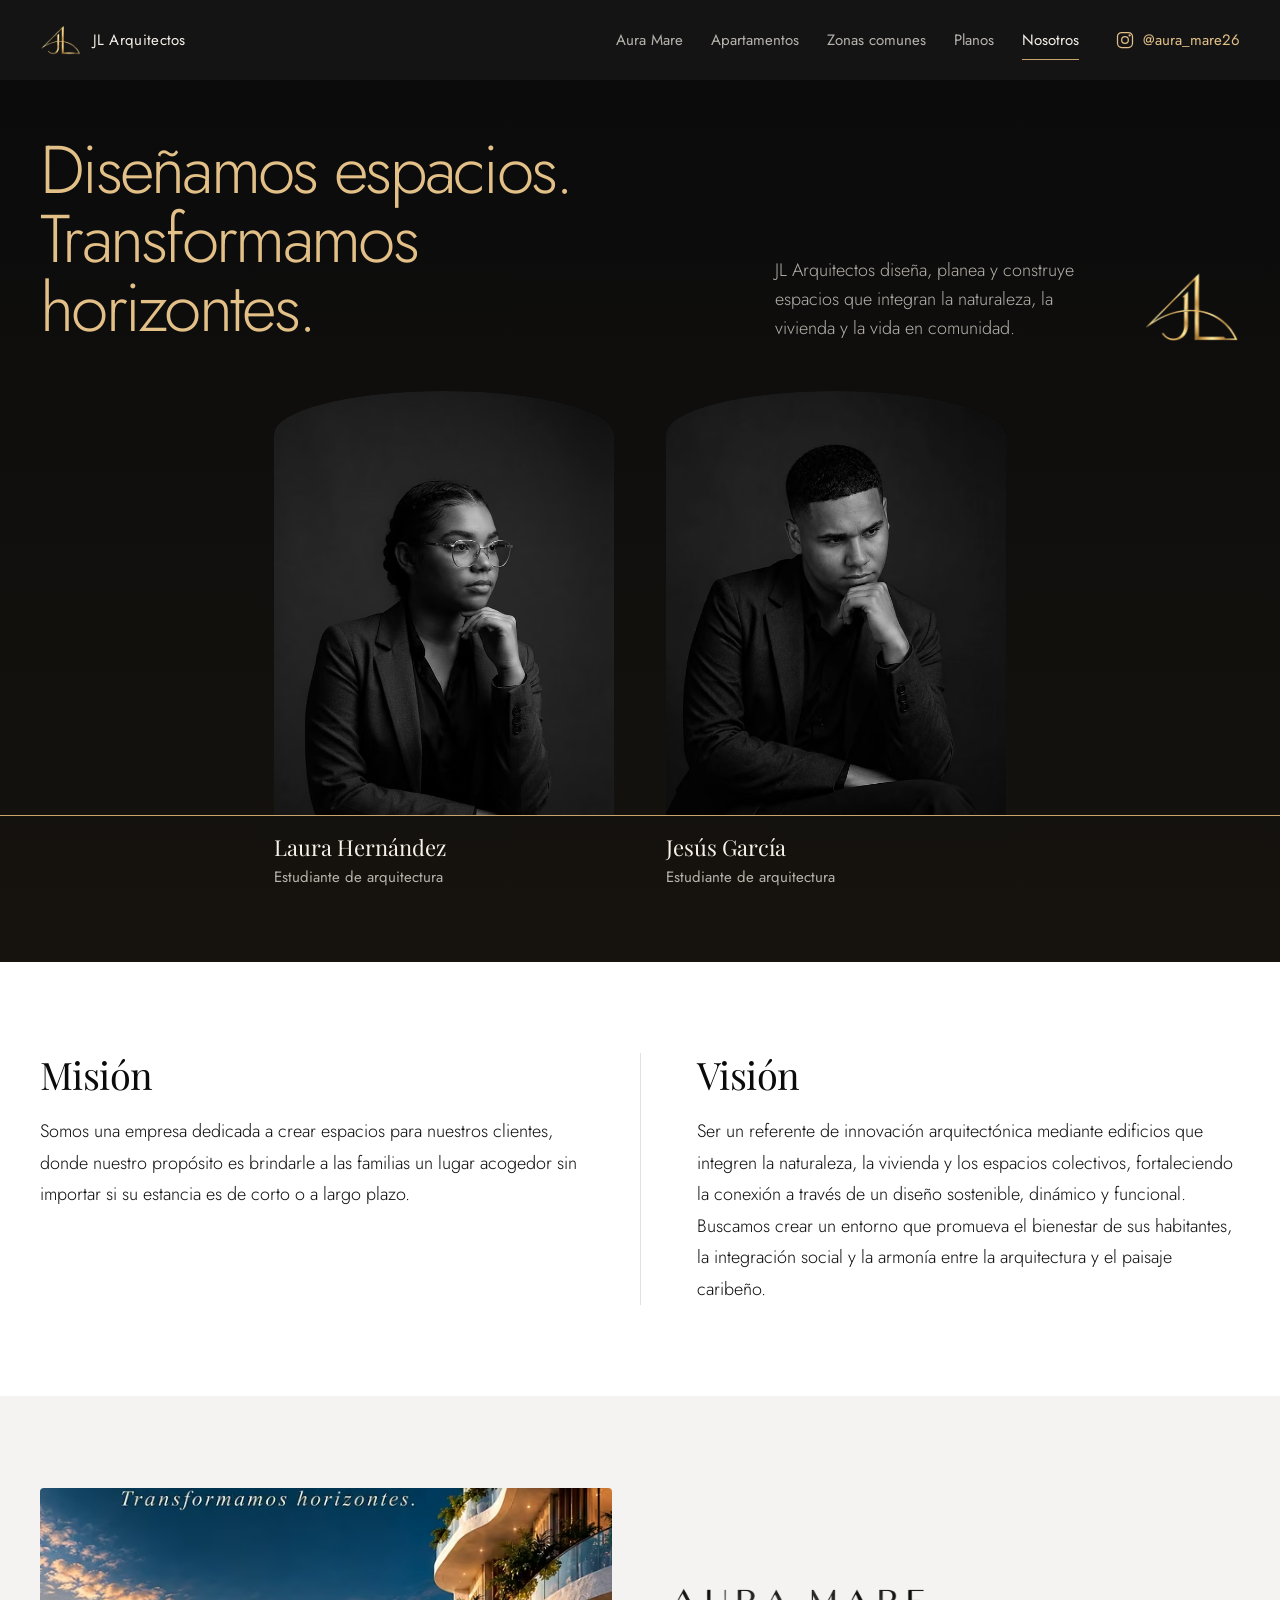
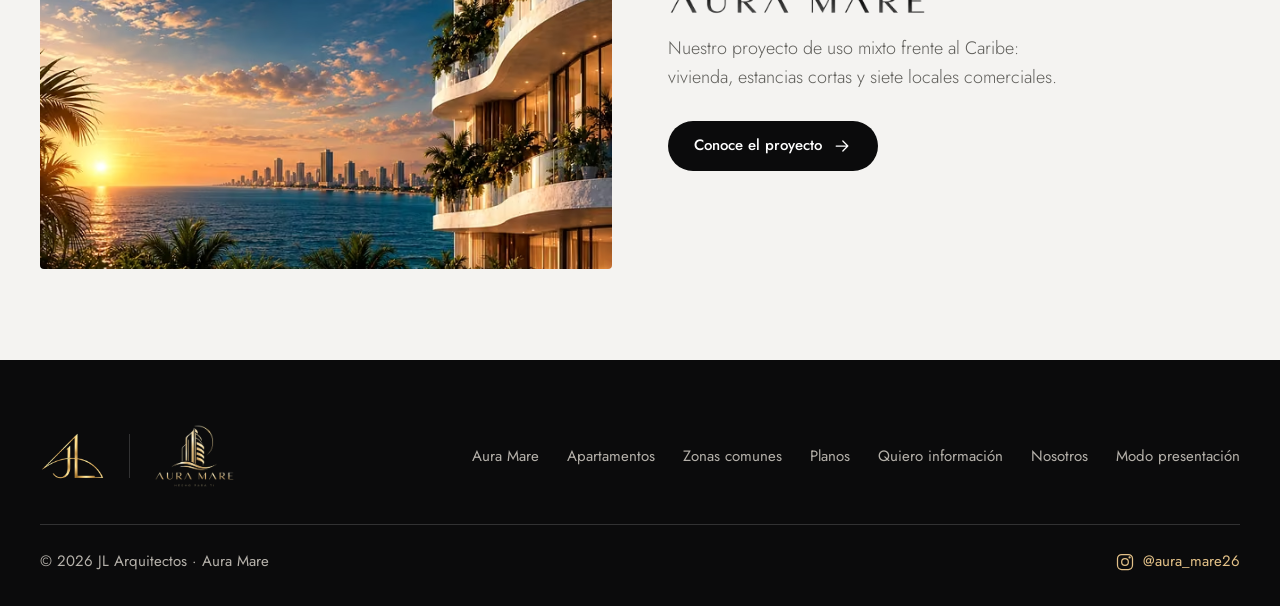
==== commit b662d3a6: "Modo videobeam: video de apertura, transición del logo, fundidos suaves y botón para volver" ====
--- a/nosotros.html
+++ b/nosotros.html
@@ -144,6 +144,7 @@
         <a href="index.html#plantas">Planos</a>
         <a href="index.html#asesoria">Quiero información</a>
         <a href="nosotros.html" aria-current="page">Nosotros</a>
+        <a href="presentacion.html">Modo presentación</a>
       </nav>
     </div>
     <div class="foot-bottom">
